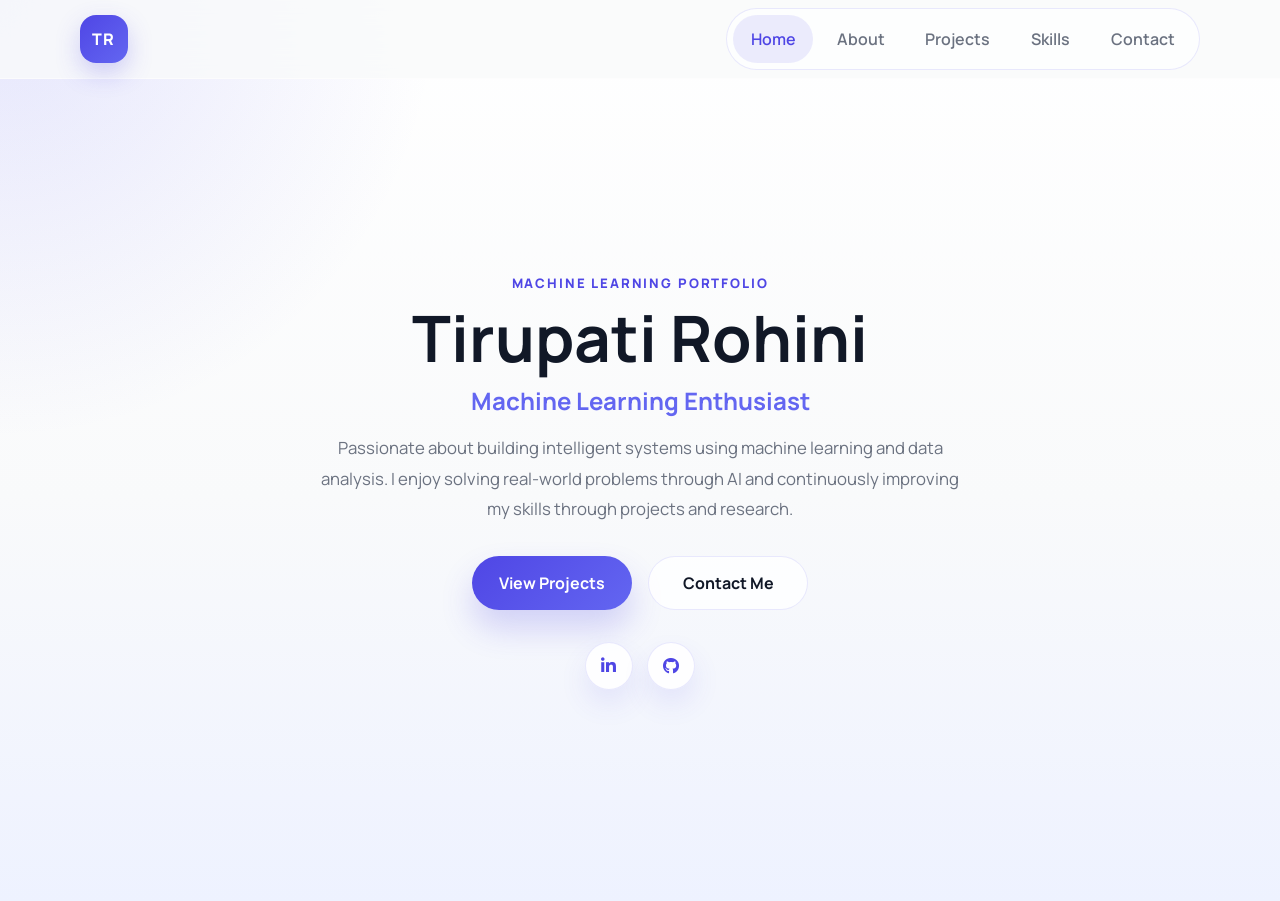
==== index.html @ b662eb24 "Initial commit" ====
<!DOCTYPE html>
<html lang="en">
<head>
  <meta charset="UTF-8">
  <meta name="viewport" content="width=device-width, initial-scale=1.0">
  <title>Tirupati Rohini | Machine Learning Portfolio</title>
  <meta name="description" content="Portfolio of Tirupati Rohini, a Machine Learning student focused on AI, data analysis, and intelligent systems.">
  <link rel="preconnect" href="https://fonts.googleapis.com">
  <link rel="preconnect" href="https://fonts.gstatic.com" crossorigin>
  <link href="https://fonts.googleapis.com/css2?family=Manrope:wght@400;500;600;700;800&display=swap" rel="stylesheet">
  <link rel="stylesheet" href="https://cdnjs.cloudflare.com/ajax/libs/font-awesome/6.5.2/css/all.min.css">
  <link rel="stylesheet" href="index.css">
</head>
<body>
  <header class="site-header">
    <nav class="navbar" aria-label="Primary navigation">
      <a class="brand" href="index.html">TR</a>
      <input class="nav-toggle" type="checkbox" id="nav-toggle" aria-label="Toggle navigation">
      <label class="nav-toggle-label" for="nav-toggle">
        <span></span>
      </label>
      <ul class="nav-links">
        <li><a class="active" href="index.html">Home</a></li>
        <li><a href="about.html">About</a></li>
        <li><a href="projects.html">Projects</a></li>
        <li><a href="skills.html">Skills</a></li>
        <li><a href="contact.html">Contact</a></li>
      </ul>
    </nav>
  </header>

  <main>
    <section class="hero">
      <div class="hero-copy">
        <p class="eyebrow">Machine Learning Portfolio</p>
        <h1>Tirupati Rohini</h1>
        <p class="title">Machine Learning Enthusiast</p>
        <p class="intro">
          Passionate about building intelligent systems using machine learning and data analysis.
          I enjoy solving real-world problems through AI and continuously improving my skills
          through projects and research.
        </p>
        <div class="hero-actions">
          <a class="btn btn-primary" href="projects.html">View Projects</a>
          <a class="btn btn-secondary" href="contact.html">Contact Me</a>
        </div>
        <div class="social-links" aria-label="Social links">
          <a href="https://www.linkedin.com/in/tirupatirohini/" target="_blank" rel="noreferrer" aria-label="LinkedIn">
            <i class="fa-brands fa-linkedin-in"></i>
          </a>
          <a href="https://github.com/Rohini1204" target="_blank" rel="noreferrer" aria-label="GitHub">
            <i class="fa-brands fa-github"></i>
          </a>
        </div>
      </div>
    </section>
  </main>
</body>
</html>
---- index.css ----
:root {
  --primary: #4f46e5;
  --secondary: #6366f1;
  --background: #f9fafb;
  --surface: #ffffff;
  --text: #111827;
  --muted: #6b7280;
  --border: rgba(99, 102, 241, 0.14);
  --shadow: 0 24px 60px rgba(79, 70, 229, 0.12);
  --radius-lg: 28px;
  --max-width: 1120px;
}

* {
  box-sizing: border-box;
}

html {
  scroll-behavior: smooth;
}

body {
  margin: 0;
  font-family: "Manrope", sans-serif;
  color: var(--text);
  background:
    radial-gradient(circle at top left, rgba(99, 102, 241, 0.16), transparent 28%),
    linear-gradient(180deg, #ffffff 0%, var(--background) 55%, #eef2ff 100%);
  min-height: 100vh;
}

a {
  color: inherit;
  text-decoration: none;
}

img {
  display: block;
  max-width: 100%;
}

.site-header {
  position: sticky;
  top: 0;
  z-index: 10;
  backdrop-filter: blur(18px);
  background: rgba(249, 250, 251, 0.8);
  border-bottom: 1px solid rgba(255, 255, 255, 0.5);
}

.navbar {
  width: min(var(--max-width), calc(100% - 2rem));
  margin: 0 auto;
  display: flex;
  align-items: center;
  justify-content: space-between;
  min-height: 78px;
  gap: 1rem;
}

.brand {
  width: 48px;
  height: 48px;
  border-radius: 16px;
  display: grid;
  place-items: center;
  background: linear-gradient(135deg, var(--primary), var(--secondary));
  color: #fff;
  font-weight: 800;
  letter-spacing: 0.08em;
  box-shadow: 0 10px 25px rgba(79, 70, 229, 0.25);
}

.nav-links {
  list-style: none;
  display: flex;
  align-items: center;
  gap: 0.35rem;
  margin: 0;
  padding: 0.4rem;
  background: rgba(255, 255, 255, 0.72);
  border: 1px solid var(--border);
  border-radius: 999px;
}

.nav-links a {
  display: inline-flex;
  align-items: center;
  justify-content: center;
  padding: 0.8rem 1.1rem;
  color: var(--muted);
  font-weight: 600;
  border-radius: 999px;
  transition: 0.25s ease;
}

.nav-links a:hover,
.nav-links a.active {
  color: var(--primary);
  background: rgba(79, 70, 229, 0.1);
}

.nav-toggle,
.nav-toggle-label {
  display: none;
}

.hero {
  width: min(var(--max-width), calc(100% - 2rem));
  margin: 0 auto;
  min-height: calc(100vh - 78px);
  display: flex;
  align-items: center;
  justify-content: center;
  padding: 3rem 0 4rem;
}

.hero-copy {
  max-width: 640px;
  text-align: center;
}

.eyebrow {
  margin: 0 0 1rem;
  color: var(--primary);
  font-weight: 800;
  text-transform: uppercase;
  letter-spacing: 0.14em;
  font-size: 0.82rem;
}

h1 {
  margin: 0;
  font-size: clamp(2.9rem, 5vw, 5rem);
  line-height: 0.95;
}

.title {
  margin: 1rem 0;
  font-size: clamp(1.1rem, 2.3vw, 1.5rem);
  color: var(--secondary);
  font-weight: 700;
}

.intro {
  margin: 0;
  color: var(--muted);
  font-size: 1.05rem;
  line-height: 1.8;
}

.hero-actions {
  display: flex;
  flex-wrap: wrap;
  gap: 1rem;
  margin-top: 2rem;
  justify-content: center;
}

.btn {
  display: inline-flex;
  align-items: center;
  justify-content: center;
  min-width: 160px;
  padding: 0.95rem 1.4rem;
  border-radius: 999px;
  font-weight: 700;
  transition: transform 0.25s ease, box-shadow 0.25s ease;
}

.btn:hover {
  transform: translateY(-3px);
}

.btn-primary {
  color: #fff;
  background: linear-gradient(135deg, var(--primary), var(--secondary));
  box-shadow: 0 18px 32px rgba(79, 70, 229, 0.22);
}

.btn-secondary {
  border: 1px solid var(--border);
  background: rgba(255, 255, 255, 0.78);
  color: var(--text);
}

.btn-secondary:hover {
  box-shadow: 0 16px 26px rgba(17, 24, 39, 0.08);
}

.social-links {
  display: flex;
  gap: 0.9rem;
  margin-top: 2rem;
  justify-content: center;
}

.social-links a {
  width: 48px;
  height: 48px;
  display: grid;
  place-items: center;
  font-size: 1.05rem;
  border-radius: 50%;
  color: var(--primary);
  background: rgba(255, 255, 255, 0.85);
  border: 1px solid var(--border);
  box-shadow: 0 14px 28px rgba(79, 70, 229, 0.1);
  transition: transform 0.25s ease, background 0.25s ease, color 0.25s ease;
}

.social-links a:hover {
  transform: translateY(-4px);
  color: #fff;
  background: linear-gradient(135deg, var(--primary), var(--secondary));
}

@media (max-width: 900px) {
  .hero {
    padding-top: 2rem;
  }
}

@media (max-width: 720px) {
  .nav-toggle-label {
    display: inline-flex;
    width: 48px;
    height: 48px;
    border-radius: 14px;
    border: 1px solid var(--border);
    align-items: center;
    justify-content: center;
    cursor: pointer;
    background: rgba(255, 255, 255, 0.78);
  }

  .nav-toggle-label span,
  .nav-toggle-label span::before,
  .nav-toggle-label span::after {
    display: block;
    width: 22px;
    height: 2px;
    background: var(--text);
    border-radius: 999px;
    position: relative;
    transition: 0.25s ease;
  }

  .nav-toggle-label span::before,
  .nav-toggle-label span::after {
    content: "";
    position: absolute;
    left: 0;
  }

  .nav-toggle-label span::before {
    top: -7px;
  }

  .nav-toggle-label span::after {
    top: 7px;
  }

  .nav-links {
    position: absolute;
    top: calc(100% + 0.8rem);
    right: 1rem;
    left: 1rem;
    flex-direction: column;
    align-items: stretch;
    padding: 0.8rem;
    border-radius: 24px;
    box-shadow: var(--shadow);
    opacity: 0;
    visibility: hidden;
    transform: translateY(-10px);
    transition: 0.25s ease;
  }

  .nav-links a {
    justify-content: flex-start;
    border-radius: 14px;
  }

  .nav-toggle:checked ~ .nav-links {
    opacity: 1;
    visibility: visible;
    transform: translateY(0);
  }

  .nav-toggle:checked + .nav-toggle-label span {
    background: transparent;
  }

  .nav-toggle:checked + .nav-toggle-label span::before {
    transform: rotate(45deg);
    top: 0;
  }

  .nav-toggle:checked + .nav-toggle-label span::after {
    transform: rotate(-45deg);
    top: 0;
  }
}

@media (max-width: 540px) {
  .navbar,
  .hero {
    width: min(var(--max-width), calc(100% - 1.2rem));
  }

  .hero {
    padding-bottom: 2.5rem;
  }

  h1 {
    font-size: 2.5rem;
  }

  .intro {
    font-size: 1rem;
  }

  .btn {
    width: 100%;
  }
}
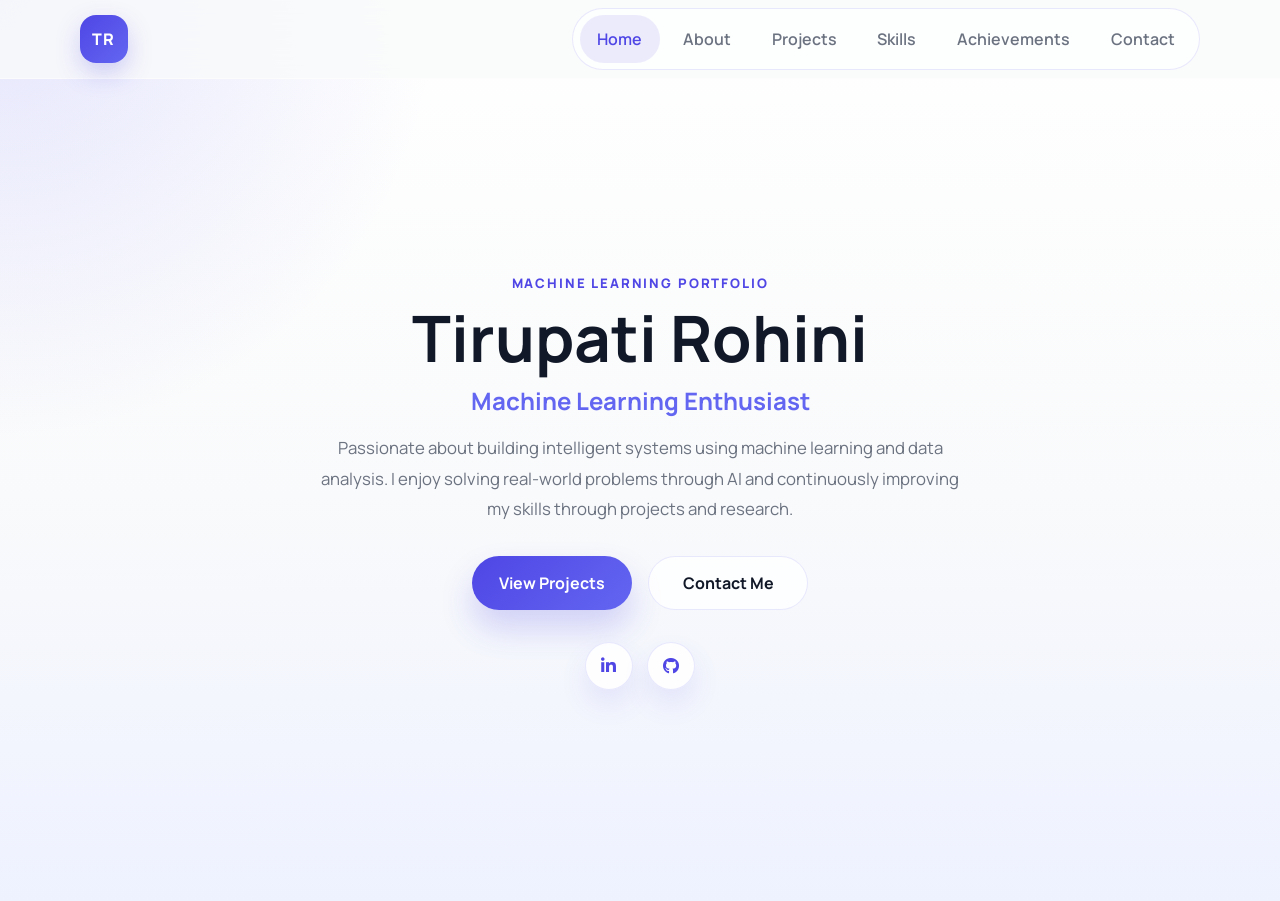
==== commit 5e28e03c: "Updated portfolio website" ====
--- a/index.html
+++ b/index.html
@@ -24,6 +24,7 @@
         <li><a href="about.html">About</a></li>
         <li><a href="projects.html">Projects</a></li>
         <li><a href="skills.html">Skills</a></li>
+        <li><a href="achievements.html">Achievements</a></li>
         <li><a href="contact.html">Contact</a></li>
       </ul>
     </nav>
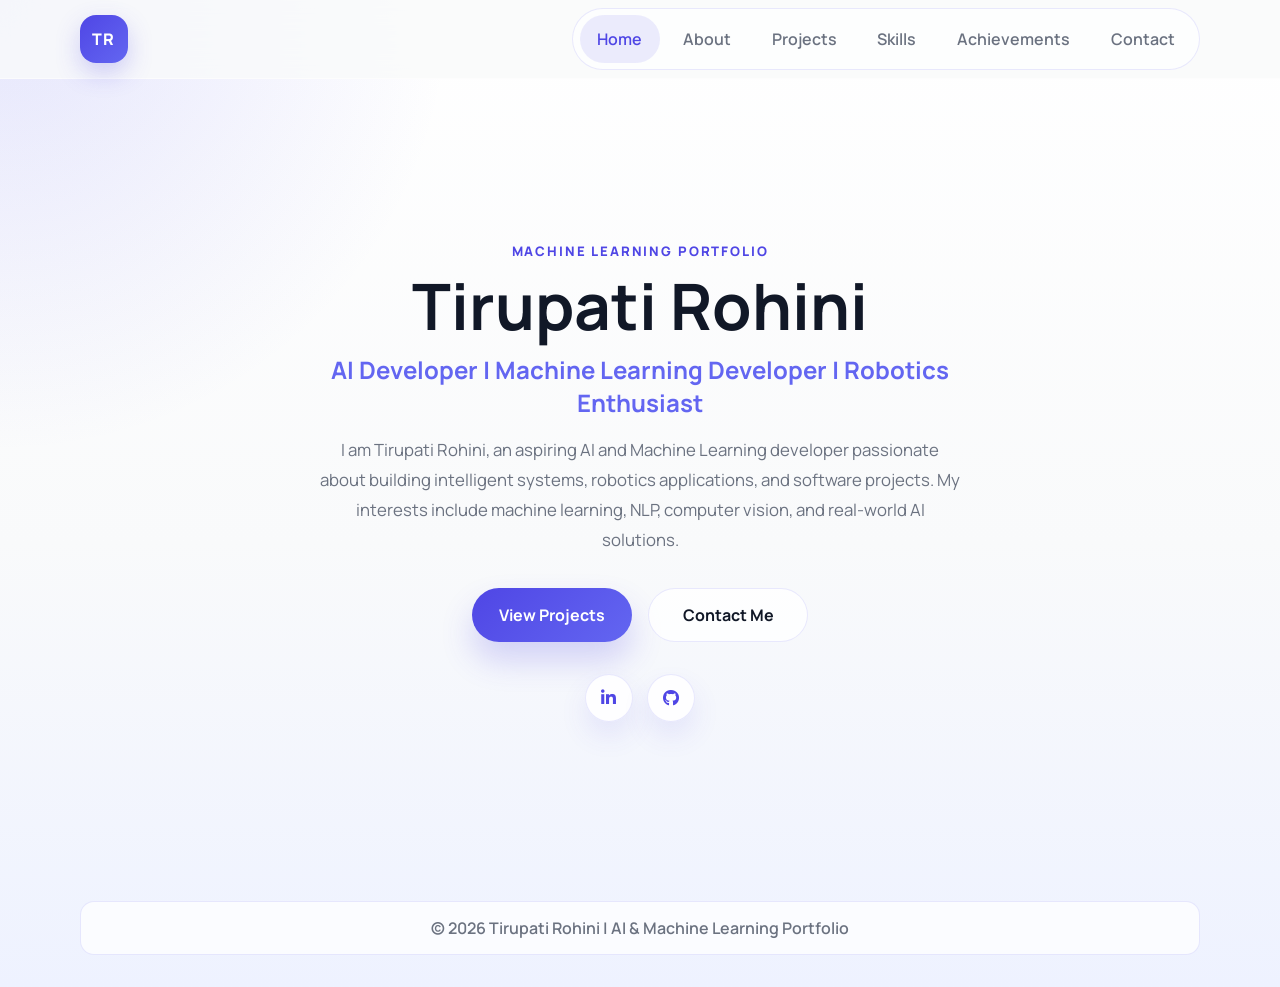
==== commit 77b33922: "Updated portfolio website" ====
--- a/index.html
+++ b/index.html
@@ -3,8 +3,29 @@
 <head>
   <meta charset="UTF-8">
   <meta name="viewport" content="width=device-width, initial-scale=1.0">
-  <title>Tirupati Rohini | Machine Learning Portfolio</title>
-  <meta name="description" content="Portfolio of Tirupati Rohini, a Machine Learning student focused on AI, data analysis, and intelligent systems.">
+  <title>Tirupati Rohini | AI & Machine Learning Portfolio</title>
+  <meta
+    name="description"
+    content="Tirupati Rohini is an AI and Machine Learning enthusiast passionate about intelligent systems, data analysis, robotics, and software development."
+  >
+  <meta
+    name="keywords"
+    content="Tirupati Rohini, AI developer, machine learning portfolio, software engineer, robotics, ML projects, AI projects"
+  >
+  <meta name="author" content="Tirupati Rohini">
+  <meta name="robots" content="index, follow">
+  <link rel="canonical" href="https://YOUR-RENDER-URL.onrender.com/">
+
+  <!-- Open Graph -->
+  <meta property="og:title" content="Tirupati Rohini | AI & Machine Learning Portfolio">
+  <meta property="og:description" content="Portfolio showcasing AI, ML, robotics, and software projects by Tirupati Rohini.">
+  <meta property="og:type" content="website">
+  <meta property="og:url" content="https://YOUR-RENDER-URL.onrender.com">
+
+  <!-- Twitter -->
+  <meta name="twitter:card" content="summary_large_image">
+  <meta name="twitter:title" content="Tirupati Rohini | AI & ML Portfolio">
+  <meta name="twitter:description" content="AI and Machine Learning Portfolio by Tirupati Rohini">
   <link rel="preconnect" href="https://fonts.googleapis.com">
   <link rel="preconnect" href="https://fonts.gstatic.com" crossorigin>
   <link href="https://fonts.googleapis.com/css2?family=Manrope:wght@400;500;600;700;800&display=swap" rel="stylesheet">
@@ -12,14 +33,15 @@
   <link rel="stylesheet" href="index.css">
 </head>
 <body>
+  <a class="skip-link" href="#main-content">Skip to main content</a>
   <header class="site-header">
     <nav class="navbar" aria-label="Primary navigation">
       <a class="brand" href="index.html">TR</a>
-      <input class="nav-toggle" type="checkbox" id="nav-toggle" aria-label="Toggle navigation">
-      <label class="nav-toggle-label" for="nav-toggle">
+      <input class="nav-toggle" type="checkbox" id="nav-toggle" aria-label="Toggle navigation menu" aria-controls="primary-menu">
+      <label class="nav-toggle-label" for="nav-toggle" aria-hidden="true">
         <span></span>
       </label>
-      <ul class="nav-links">
+      <ul class="nav-links" id="primary-menu">
         <li><a class="active" href="index.html">Home</a></li>
         <li><a href="about.html">About</a></li>
         <li><a href="projects.html">Projects</a></li>
@@ -30,16 +52,16 @@
     </nav>
   </header>
 
-  <main>
-    <section class="hero">
+  <main id="main-content">
+    <section class="hero" aria-labelledby="home-title">
       <div class="hero-copy">
         <p class="eyebrow">Machine Learning Portfolio</p>
-        <h1>Tirupati Rohini</h1>
-        <p class="title">Machine Learning Enthusiast</p>
+        <h1 id="home-title">Tirupati Rohini</h1>
+        <p class="title">AI Developer | Machine Learning Developer | Robotics Enthusiast</p>
         <p class="intro">
-          Passionate about building intelligent systems using machine learning and data analysis.
-          I enjoy solving real-world problems through AI and continuously improving my skills
-          through projects and research.
+          I am Tirupati Rohini, an aspiring AI and Machine Learning developer passionate about
+          building intelligent systems, robotics applications, and software projects.
+          My interests include machine learning, NLP, computer vision, and real-world AI solutions.
         </p>
         <div class="hero-actions">
           <a class="btn btn-primary" href="projects.html">View Projects</a>
@@ -56,5 +78,8 @@
       </div>
     </section>
   </main>
+  <footer class="footer">
+    <p>&copy; 2026 Tirupati Rohini | AI &amp; Machine Learning Portfolio</p>
+  </footer>
 </body>
 </html>
--- a/index.css
+++ b/index.css
@@ -27,6 +27,22 @@
     radial-gradient(circle at top left, rgba(99, 102, 241, 0.16), transparent 28%),
     linear-gradient(180deg, #ffffff 0%, var(--background) 55%, #eef2ff 100%);
   min-height: 100vh;
+}
+
+.skip-link {
+  position: absolute;
+  left: 0.75rem;
+  top: -100%;
+  background: #111827;
+  color: #ffffff;
+  padding: 0.6rem 0.9rem;
+  border-radius: 10px;
+  z-index: 100;
+  font-weight: 700;
+}
+
+.skip-link:focus {
+  top: 0.75rem;
 }
 
 a {
@@ -213,6 +229,23 @@
   transform: translateY(-4px);
   color: #fff;
   background: linear-gradient(135deg, var(--primary), var(--secondary));
+}
+
+.footer {
+  width: min(var(--max-width), calc(100% - 2rem));
+  margin: 0 auto;
+  padding: 0 0 2rem;
+  text-align: center;
+}
+
+.footer p {
+  margin: 0;
+  border: 1px solid var(--border);
+  background: rgba(255, 255, 255, 0.72);
+  color: var(--muted);
+  border-radius: 14px;
+  padding: 0.95rem 1rem;
+  font-weight: 600;
 }
 
 @media (max-width: 900px) {
@@ -305,7 +338,8 @@
 
 @media (max-width: 540px) {
   .navbar,
-  .hero {
+  .hero,
+  .footer {
     width: min(var(--max-width), calc(100% - 1.2rem));
   }
 
